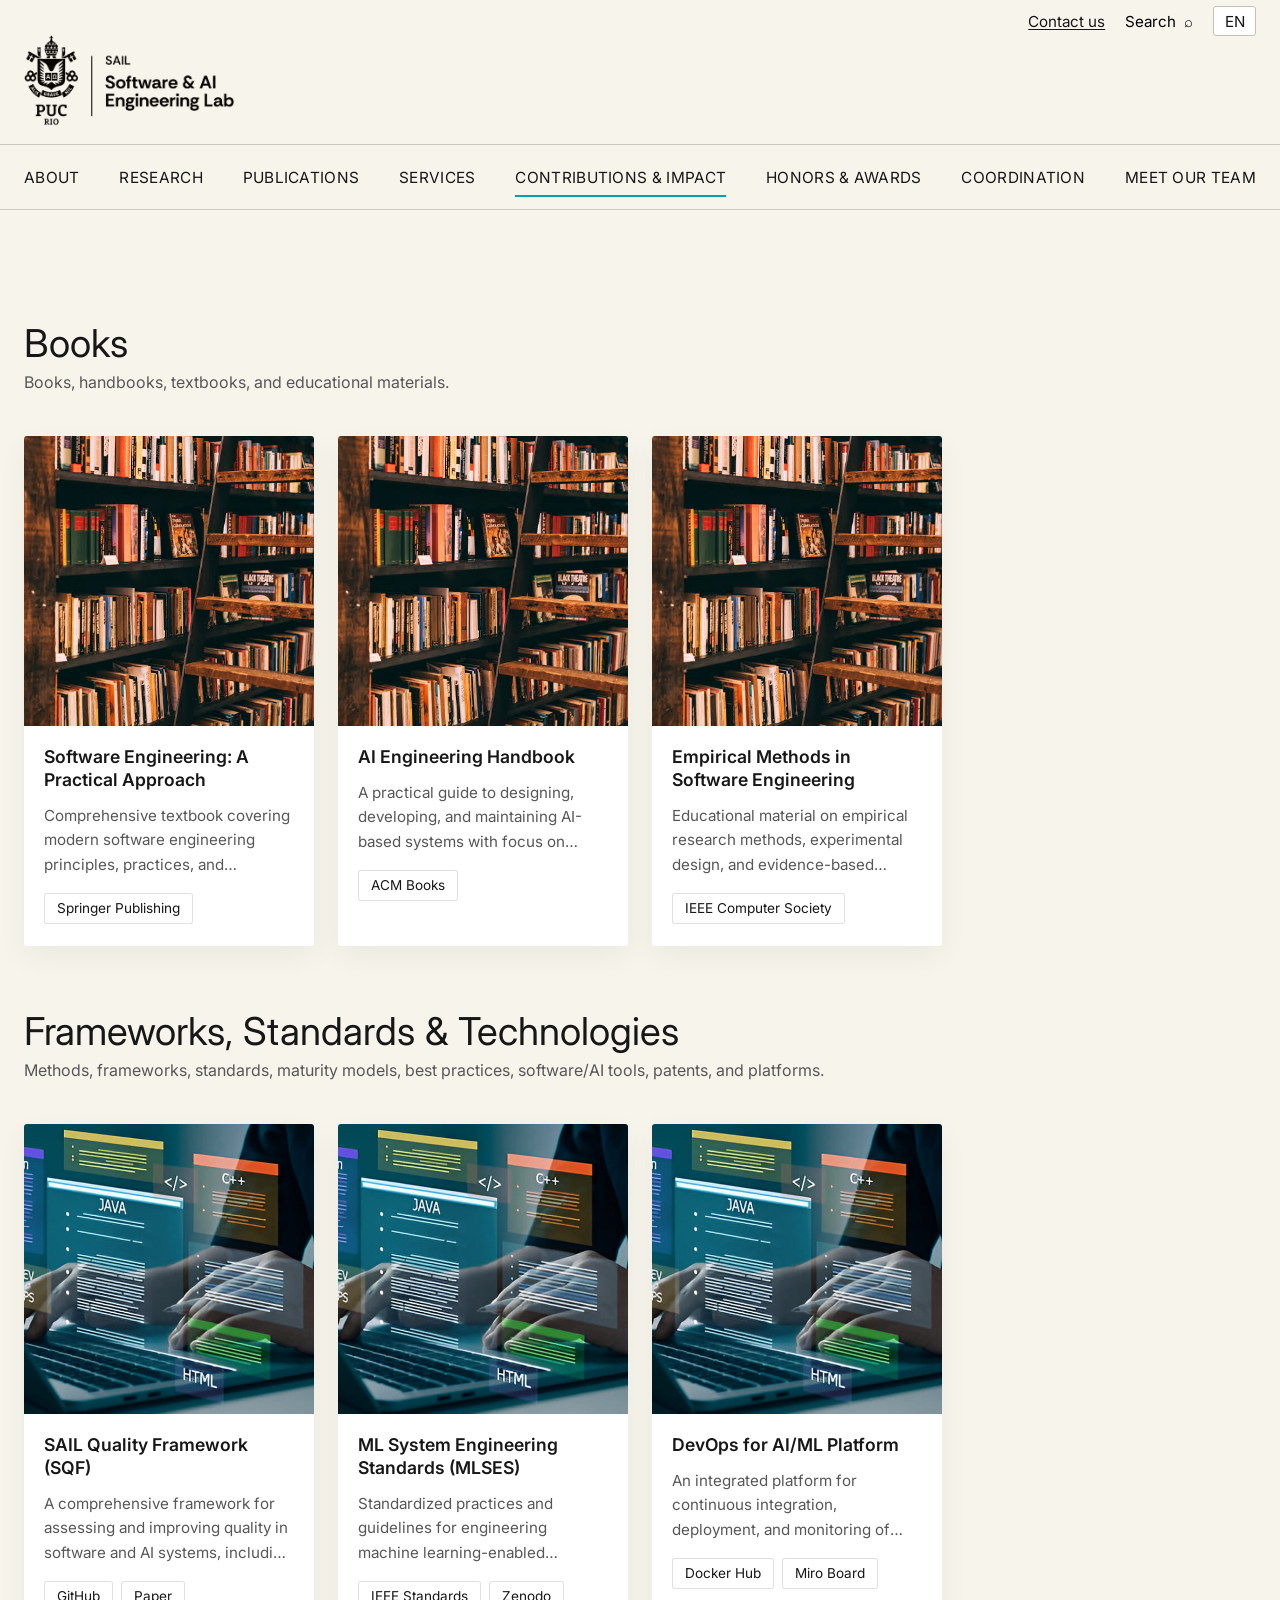
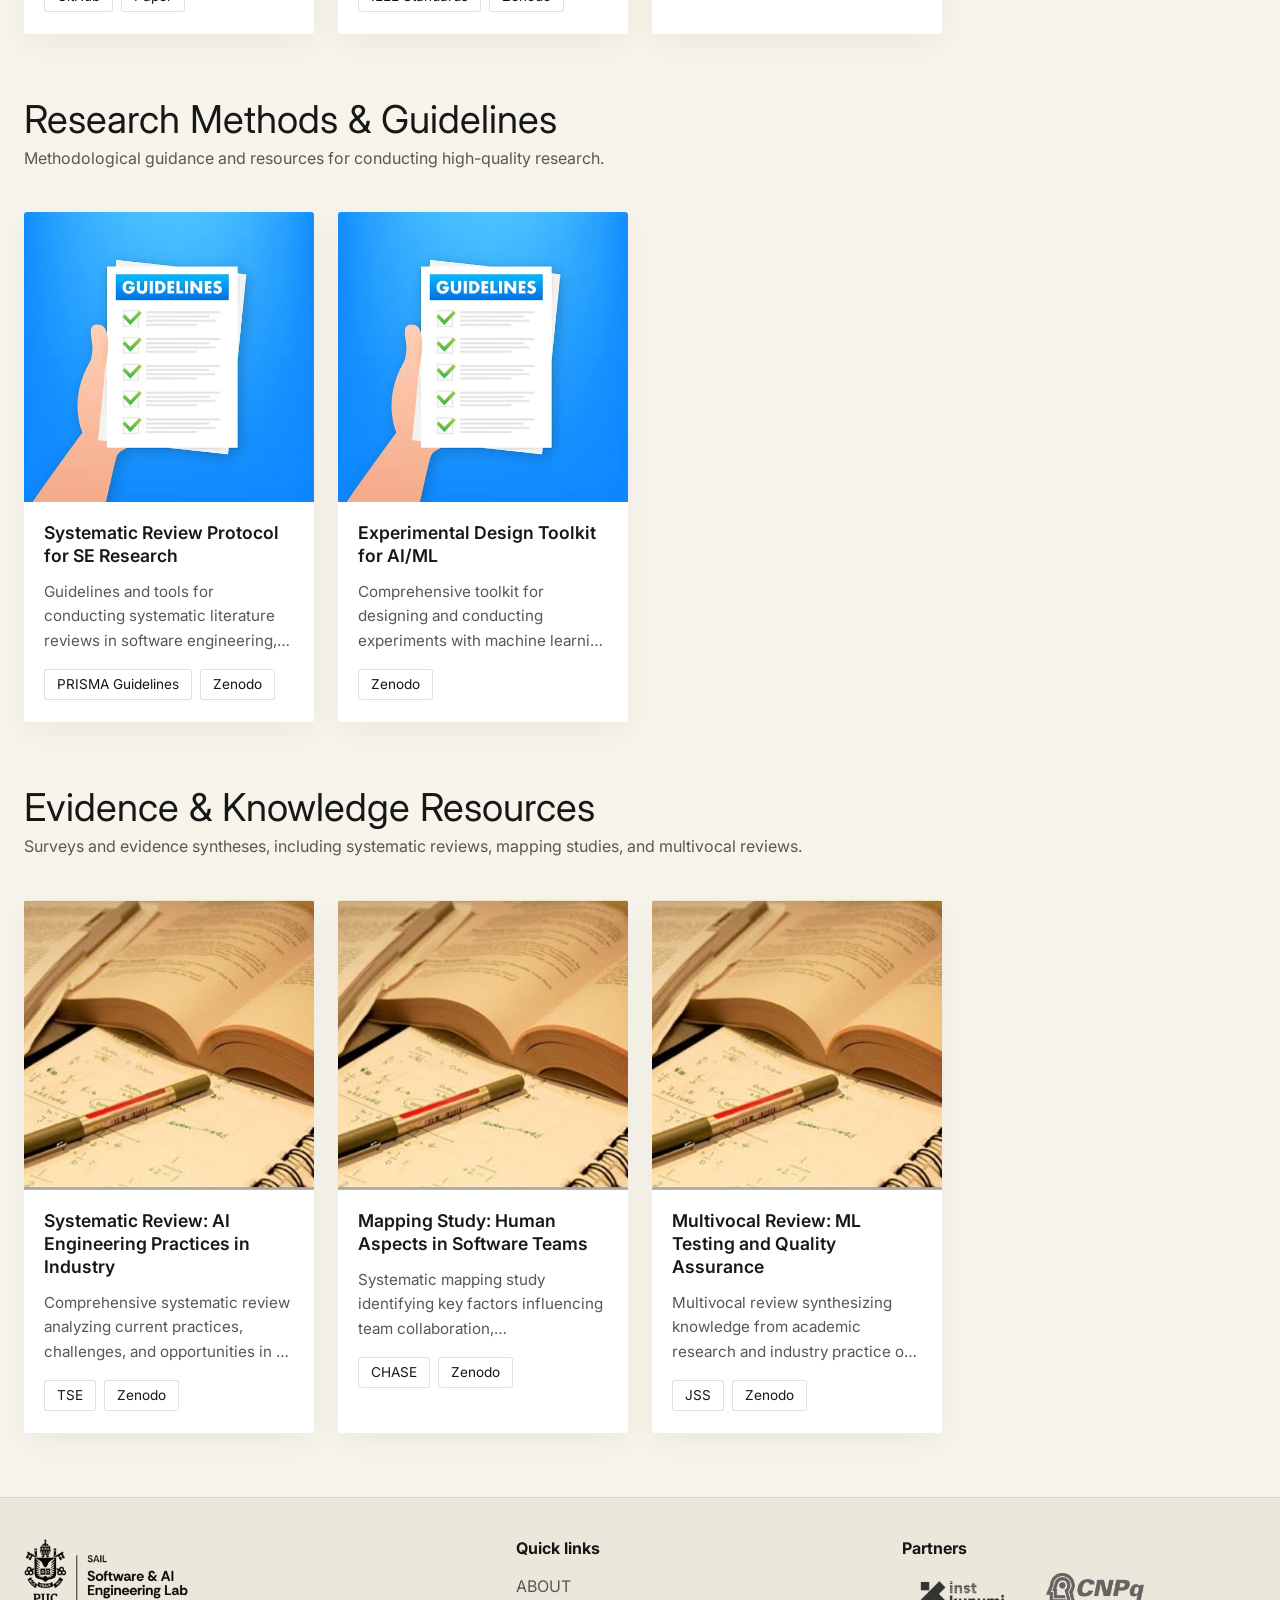
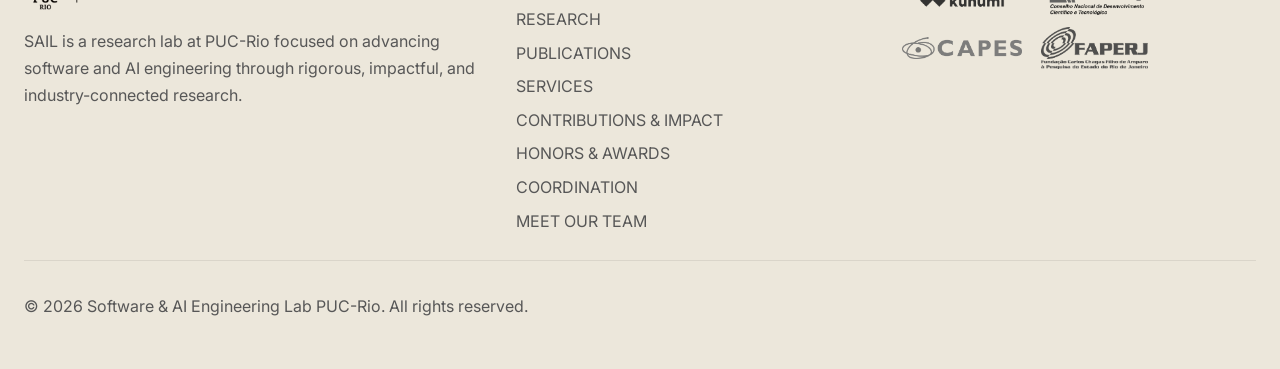
==== contributions.html @ ea14b455 "Add Contributions page" ====
<!DOCTYPE html>
<html lang="en">
<head>
  <meta charset="UTF-8" />
  <meta name="viewport" content="width=device-width, initial-scale=1.0" />
  <title>Contributions & Impact · SAIL PUC-Rio</title>
  <meta name="description" content="Contributions and impact of SAIL PUC-Rio." />
  <link rel="preconnect" href="https://fonts.googleapis.com">
  <link rel="preconnect" href="https://fonts.gstatic.com" crossorigin>
  <link href="https://fonts.googleapis.com/css2?family=Inter:wght@400;500;600;700;800&family=Lora:wght@400;500;600;700&display=swap" rel="stylesheet">
  <link rel="stylesheet" href="./css/styles.css" />
  <link rel="icon" type="image/x-icon" href="./images/favicon.ico">
</head>
<body data-page="contributions">
  <header class="site-header" id="top">
    <div class="utility-bar">
      <div class="container utility-bar__inner">
        <a class="utility-link" data-bind="topContactLabel" href="index.html#contact">Contact us</a>
        <button class="search-toggle" id="searchToggle" type="button" aria-expanded="false" aria-controls="searchBox">
          Search
          <span aria-hidden="true">⌕</span>
        </button>
        <div class="language-chip" id="languageChip">EN</div>
      </div>
      <div class="container search-box" id="searchBox" hidden>
        <input id="siteSearch" type="search" placeholder="Search contributions, categories, and resources..." aria-label="Search site content">
        <div id="searchResults" class="search-results"></div>
      </div>
    </div>

    <div class="container branding-row">
      <div class="brand-group">
        <a class="brand-logo-link" id="institutionLink" href="index.html#top" rel="noreferrer">
          <img id="institutionLogo" class="brand-logo brand-logo--institution" src="./images/Logo.png" alt="Institution logo" />
        </a>
      </div>
      <button class="menu-toggle" id="menuToggle" type="button" aria-expanded="false" aria-controls="mainNav">Menu</button>
    </div>

    <div class="nav-wrap">
      <div class="container">
        <nav class="main-nav" id="mainNav" aria-label="Main navigation"></nav>
      </div>
    </div>
  </header>

  <main>

    <section class="section-spacing">
      <div class="container" id="contributionGroups"></div>
    </section>

  </main>

  <footer class="site-footer">
    <div class="container footer-grid">
      <div>
        <img id="footerLogo" class="footer-logo" src="" alt="Footer logo" />
        <p class="footer-copy" id="footerDescription"></p>
      </div>
      <div>
        <h3 class="footer-heading">Quick links</h3>
        <div class="footer-links" id="footerLinks"></div>
      </div>
      <div>
        <h3 class="footer-heading">Partners</h3>
        <div class="partner-logos" id="partnerLogos"></div>
      </div>
    </div>
    <div class="container footer-bottom">
      <p id="footerCopyright"></p>
    </div>
  </footer>

  <template id="navLinkTemplate"><a class="main-nav__link"></a></template>

  <script src="./js/script.js" defer></script>
</body>
</html>
---- css/styles.css ----
:root {
  --page-bg: #f7f4ec;
  --surface: #ffffff;
  --surface-muted: #f3efe5;
  --text: #171717;
  --text-soft: #575757;
  --line: #c6c1b4;
  --accent: #00a2ac;
  --accent-dark: #007f87;
  --contact-bg: #9b9583;
  --shadow: 0 18px 50px rgba(0, 0, 0, 0.08);
  --radius: 3px;
  --radius-sm: 10px;
  --container: 1380px;
}

* { box-sizing: border-box; }
html { scroll-behavior: smooth; }
body {
  margin: 0;
  font-family: 'Inter', system-ui, -apple-system, BlinkMacSystemFont, 'Segoe UI', sans-serif;
  color: var(--text);
  background: var(--page-bg);
}
img { max-width: 100%; display: block; }
a { color: inherit; text-decoration: none; }
button, input { font: inherit; }
button { cursor: pointer; }

.container {
  width: min(calc(100% - 48px), var(--container));
  margin: 0 auto;
}

.section-spacing { padding: 3rem 0 4rem; }
.section-title {
  margin: 0 0 2rem;
  font-size: clamp(2rem, 3vw, 3rem);
  line-height: 1.1;
  font-weight: 400;
}
.eyebrow {
  margin: 0 0 0.5rem;
  text-transform: uppercase;
  letter-spacing: 0.12em;
  font-size: 0.85rem;
}
.card {
  border-radius: var(--radius);
  background: var(--surface);
  box-shadow: var(--shadow);
}
.card--soft {
  background: var(--surface);
  box-shadow: 0 10px 30px rgba(0,0,0,.05);
}
.rich-copy {
  font-family: 'Lora', Georgia, serif;
  font-size: 1.1rem;
  line-height: 1.85;
  color: var(--text);
}
.rich-copy ul {
  padding-left: 1.2rem;
  margin: 1rem 0;
}
.rich-copy li { margin-bottom: 0.45rem; }

.site-header {
  position: sticky;
  top: 0;
  z-index: 50;
  background: rgba(247, 244, 236, 0.96);
  backdrop-filter: blur(12px);
}

.utility-bar__inner {
  min-height: 42px;
  display: flex;
  justify-content: flex-end;
  align-items: center;
  gap: 0.75rem;
}
.utility-link, .search-toggle, .language-chip {
  font-size: 0.95rem;
}
.utility-link { text-decoration: underline; text-underline-offset: 2px; }
.search-toggle {
  border: 0;
  background: transparent;
  display: inline-flex;
  gap: 0.5rem;
  align-items: center;
  padding: 0.35rem 0.5rem;
}
.language-chip {
  min-width: 42px;
  text-align: center;
  border: 1px solid var(--line);
  border-radius: 3px;
  padding: 0.3rem 0.65rem;
  background: var(--surface);
}
.search-box {
  padding: 0 0 1rem;
}
.search-box input {
  width: 100%;
  border: 1px solid var(--line);
  border-radius: 3px;
  padding: 0.95rem 1.2rem;
  background: var(--surface);
}
.search-results {
  display: grid;
  gap: 0.5rem;
  margin-top: 0.75rem;
}
.search-result {
  padding: 0.8rem 1rem;
  border-radius: 3px;
  background: var(--surface);
  border: 1px solid #e8e2d4;
}

.branding-row {
  min-height: 102px;
  display: flex;
  align-items: center;
  justify-content: space-between;
  gap: 1rem;
}
.brand-group {
  display: flex;
  align-items: center;
  gap: 1rem;
}
.brand-logo {
  object-fit: contain;
  background: transparent;
}
.brand-logo--institution{
  margin-top: -24px;
  height: 95px;
  width: auto;
}
.brand-divider {
  width: 1px;
  height: 72px;
  background: var(--text);
  opacity: 0.2;
}
.menu-toggle {
  display: none;
  border: 1px solid var(--line);
  background: var(--surface);
  border-radius: 3px;
  padding: 0.75rem 1rem;
}
.nav-wrap {
  border-top: 1px solid rgba(0,0,0,.18);
  border-bottom: 1px solid rgba(0,0,0,.18);
}
.main-nav {
  min-height: 64px;
  display: flex;
  align-items: center;
  justify-content: space-between;
  gap: 1rem;
  overflow-x: auto;
}
.main-nav__link {
  position: relative;
  white-space: nowrap;
  font-size: 0.96rem;
  letter-spacing: 0.02em;
  padding: 0.4rem 0;
}
.main-nav__link::after {
  content: "";
  position: absolute;
  left: 0;
  bottom: -4px;
  width: 0;
  height: 2px;
  background: var(--accent);
  transition: width .25s ease;
}
.main-nav__link:hover::after,
.main-nav__link.is-active::after { width: 100%; }

.hero-slider {
  position: relative;
  overflow: hidden;
  border-radius: 3px;
  min-height: 680px;
  background: #ddd;
}
.hero-slides {
  display: flex;
  transition: transform .6s ease;
  height: 100%;
}
.hero-slide {
  position: relative;
  min-width: 100%;
  min-height: 680px;
}
.hero-slide__image {
  position: absolute;
  inset: 0;
  width: 100%;
  height: 100%;
  object-fit: cover;
}
.hero-slide__overlay {
  position: absolute;
  inset: 0;
  background: linear-gradient(to top, rgba(0,0,0,.50), rgba(0,0,0,.15));
}
.hero-slide__content {
  position: absolute;
  left: 50%;
  bottom: 4rem;
  transform: translateX(-50%);
  width: min(100% - 40px, 980px);
  color: #fff;
  text-align: center;
}
.hero-slide__title {
  font-size: clamp(2rem, 5vw, 4.2rem);
  line-height: 1;
  margin: 0 0 0.8rem;
  font-weight: 800;
}
.hero-slide__text {
  font-size: 1.15rem;
  max-width: 780px;
  margin: 0 auto;
}
.hero-dots {
  position: absolute;
  left: 50%;
  bottom: 1.35rem;
  transform: translateX(-50%);
  display: flex;
  gap: 0.55rem;
}
.hero-dot {
  width: 10px;
  height: 10px;
  border-radius: 999px;
  border: 0;
  background: rgba(255,255,255,.6);
  cursor: pointer;
  transition: background 0.3s ease;
}
.hero-dot:hover {
  background: rgba(255,255,255,.9);
}
.hero-dot.is-active { background: #fff; }

.hero-arrow {
  position: absolute;
  top: 50%;
  transform: translateY(-50%);
  width: 46px;
  height: 46px;
  border-radius: 999px;
  border: 1px solid var(--line);
  background: var(--surface);
  color: var(--text);
  cursor: pointer;
  display: flex;
  align-items: center;
  justify-content: center;
  transition: all 0.3s ease;
  z-index: 10;
}
.hero-arrow:hover {
  background: var(--accent);
  border-color: var(--accent);
  color: #fff;
  transform: translateY(-50%) scale(1.05);
}
.hero-arrow svg {
  display: block;
}
.hero-arrow--prev {
  left: 1rem;
}
.hero-arrow--next {
  right: 1rem;
}

.about-grid {
  display: grid;
  grid-template-columns: 1fr 1fr;
  gap: 2.5rem;
}

.coordination-grid {
  display: grid;
  grid-template-columns: 0.6fr 1.4fr;
  gap: 2.5rem;
}

.coordination-image {
  aspect-ratio: 4 / 4.4;
  overflow: hidden;
  background: #ddd;
  border-radius: 3px;
}

.coordination-image img {
  width: 100%;
  height: 100%;
  object-fit: cover;
}

.specialization-layout {
  display: grid;
  grid-template-columns: 330px 1fr;
  gap: 1.25rem;
  align-items: start;
}
.specialization-tabs {
  display: grid;
  gap: 0.7rem;
}
.specialization-tab {
  border: 0;
  background: var(--surface);
  color: var(--text);
  border-bottom: 4px solid var(--accent);
  border-radius: 3px;
  min-height: 76px;
  display: flex;
  align-items: center;
  justify-content: space-between;
  gap: 1rem;
  padding: 1.25rem 1.3rem;
  transition: transform .2s ease, background .2s ease, color .2s ease;
}
.specialization-tab:hover { transform: translateY(-2px); }
.specialization-tab.is-active {
  background: var(--accent);
  color: #fff;
}
.specialization-panel {
  min-height: 420px;
  padding: 2rem;
  display: grid;
  grid-template-columns: 1.4fr 1fr;
  gap: 2rem;
}
.specialization-panel__title {
  margin: 0 0 1rem;
  font-size: clamp(1.8rem, 3vw, 2.4rem);
}
.specialization-panel__text {
  color: var(--text-soft);
  line-height: 1.8;
  font-size: 1rem;
}
.specialization-panel__gallery {
  position: relative;
  min-height: 320px;
  border-radius: 3px;
  overflow: hidden;
}
.specialization-panel__gallery img {
  position: absolute;
  inset: 0;
  width: 100%;
  height: 100%;
  object-fit: cover;
  opacity: 0;
  transition: opacity .4s ease;
}
.specialization-panel__gallery img.is-visible { opacity: 1; }
.specialization-gallery-dots {
  display: flex;
  gap: 0.5rem;
  margin-top: 1rem;
}

.specialization-gallery-dot {
  width: 10px;
  height: 10px;
  border-radius: 999px;
  background: #b8dfe2;
  border: 0;
}
.specialization-gallery-dot.is-active { background: var(--accent); visibility: hidden; }

.services-grid {
  display: grid;
  grid-template-columns: repeat(3, 1fr);
  gap: 1.5rem;
}
.service-card {
  display: flex;
  flex-direction: column;
  gap: 1rem;
}
.service-card__image-wrap {
  border-radius: 3px;
  overflow: hidden;
  background: #ddd;
  aspect-ratio: 4 / 4.4;
}
.service-card__image {
  width: 100%;
  height: 100%;
  object-fit: cover;
  transition: transform .35s ease;
}
.service-card:hover .service-card__image { transform: scale(1.03); }
.service-card__title {
  margin: 0 0 0.55rem;
  font-size: 1.4rem;
}
.service-card__text {
  margin: 0;
  color: var(--text-soft);
  line-height: 1.7;
}

.section-heading-row {
  display: flex;
  justify-content: space-between;
  align-items: center;
  gap: 1rem;
  margin-bottom: 1.75rem;
}
.section-heading-row .section-title { margin-bottom: 0; }
.ghost-button {
  display: inline-flex;
  align-items: center;
  padding: 0.9rem 1.2rem;
  border-radius: 3px;
  border: 1px solid var(--text);
  background: transparent;
}
.ghost-button:hover {
  background: var(--text);
  color: #fff;
}
.content-slider-wrap {
  display: grid;
  grid-template-columns: auto 1fr auto;
  gap: 1rem;
  align-items: center;
}
.slider-arrow {
  width: 46px;
  height: 46px;
  border-radius: 999px;
  border: 1px solid var(--line);
  background: var(--surface);
}
.content-slider {
  display: grid;
  grid-auto-flow: column;
  grid-auto-columns: minmax(280px, 1fr);
  gap: 1.25rem;
  overflow-x: auto;
  scroll-snap-type: x mandatory;
  scrollbar-width: none;
  padding-bottom: 0.3rem;
}
.content-slider::-webkit-scrollbar { display: none; }
.content-card, .news-card {
  scroll-snap-align: start;
}
.content-card {
  min-height: 250px;
  border-radius: 3px;
  border: 1px solid #ddd6c8;
  background: var(--surface);
  box-shadow: 0 12px 28px rgba(0,0,0,.04);
  padding: 1.4rem;
  display: flex;
  flex-direction: column;
  justify-content: space-between;
}
.content-card__title {
  margin: 0 0 1rem;
  font-size: 1.18rem;
  line-height: 1.45;
}
.content-card__meta {
  margin: 0;
  color: var(--text-soft);
}
.content-card__venue {
  margin: 0.5rem 0 0;
  color: var(--accent);
  font-size: 0.95rem;
  font-weight: 500;
}
.content-card__icon {
  align-self: flex-end;
  font-size: 1.3rem;
  color: var(--accent);
}
.news-card {
  border-radius: 3px;
  overflow: hidden;
  background: var(--surface);
  box-shadow: 0 12px 28px rgba(0,0,0,.05);
}
.news-card__image-wrap {
  aspect-ratio: 1.5 / 1;
  overflow: hidden;
  background: #ddd;
}
.news-card__image {
  width: 100%;
  height: 100%;
  object-fit: cover;
  transition: transform .35s ease;
}
.news-card:hover .news-card__image { transform: scale(1.04); }
.news-card__content { padding: 1rem 1rem 1.25rem; }
.news-card__title {
  margin: 0 0 0.75rem;
  font-size: 1.1rem;
  line-height: 1.45;
}
.news-card__excerpt {
  margin: 0;
  color: var(--text-soft);
  line-height: 1.6;
}

.contact-band {
  background: var(--contact-bg);
  color: #fff;
  margin-top: 2rem;
}
.contact-band__inner {
  padding: 4rem 0;
  display: grid;
  grid-template-columns: 1fr 1fr;
  gap: 2rem;
}
.contact-title {
  margin: 0 0 1.5rem;
  font-size: clamp(2rem, 4vw, 3.4rem);
  line-height: 1.05;
}
.contact-cta {
  width: min(430px, 100%);
  min-height: 84px;
  display: flex;
  align-items: center;
  justify-content: space-between;
  gap: 1rem;
  border: 1px solid rgba(255,255,255,.75);
  padding: 1.2rem 1.4rem;
  border-radius: 3px;
  transition: background .2s ease, color .2s ease;
}
.contact-cta:hover {
  background: #fff;
  color: var(--contact-bg);
}
.contact-details {
  display: grid;
  gap: 1.5rem;
}
.contact-block h3 {
  margin: 0 0 0.7rem;
  font-size: 1.05rem;
}
.contact-block p,
.contact-block a {
  margin: 0;
  color: rgba(255,255,255,.92);
  line-height: 1.7;
}
.contact-links {
  display: flex;
  flex-wrap: wrap;
  gap: 0.8rem;
}
.contact-link {
  display: inline-flex;
  align-items: center;
  gap: 0.5rem;
  padding: 0.55rem 0.85rem;
  border: 1px solid rgba(255,255,255,.4);
  border-radius: 3px;
  font-size: 1rem;
  line-height: 1;
}
.contact-link-icon {
  width: 1.4em;
  height: 1.4em;
  display: block;
}

.site-footer {
  background: #ece7db;
  border-top: 1px solid rgba(0,0,0,.08);
}
.footer-grid {
  padding: 2.5rem 0 1.6rem;
  display: grid;
  grid-template-columns: 1.3fr 1fr 1fr;
  gap: 2rem;
}
.footer-logo {
  max-width: 170px;
  margin-bottom: 1rem;
}
.footer-copy,
.footer-links a,
.footer-bottom p {
  color: var(--text-soft);
  line-height: 1.7;
}
.footer-heading {
  margin: 0 0 0.9rem;
  font-size: 1rem;
}
.footer-links {
  display: grid;
  gap: 0.4rem;
}
.partner-logos {
  display: flex;
  flex-wrap: wrap;
  gap: 0.8rem;
}
.partner-logos img {
  height: 42px;
  width: 120px;
  object-fit: contain;
  filter: grayscale(1);
  opacity: .9;
}
.footer-bottom {
  padding: 1rem 0 2rem;
  border-top: 1px solid rgba(0,0,0,.08);
}

.hidden { display: none !important; }

/* Loading spinner animation */
@keyframes spin {
  from { transform: rotate(0deg); }
  to { transform: rotate(360deg); }
}

.loading-spinner {
  display: flex;
  align-items: center;
  justify-content: center;
  min-height: 400px;
  color: var(--text-soft);
  font-size: 1rem;
}

.spinner-icon {
  display: inline-block;
  width: 32px;
  height: 32px;
  border: 3px solid var(--line);
  border-top-color: var(--accent);
  border-radius: 50%;
  animation: spin 1s linear infinite;
  margin-right: 0.75rem;
}

.spinner-text {
  display: flex;
  align-items: center;
  gap: 0.75rem;
}

@media (max-width: 1120px) {
  .services-grid { grid-template-columns: repeat(2, 1fr); }
  .specialization-layout,
  .specialization-panel,
  .contact-band__inner,
  .footer-grid,
  .about-grid {
    grid-template-columns: 1fr;
  }
}

@media (max-width: 820px) {
  .menu-toggle { display: inline-flex; }
  .main-nav {
    display: none;
    flex-direction: column;
    align-items: flex-start;
    justify-content: flex-start;
    padding: 1rem 0;
  }
  .main-nav.is-open { display: flex; }
  .branding-row { min-height: 88px; }
  .hero-slider,
  .hero-slide { min-height: 520px; }
  .hero-slide__content { bottom: 3.5rem; }
  .content-slider-wrap {
    grid-template-columns: 1fr;
  }
  .slider-arrow { display: none; }
}

@media (max-width: 640px) {
  .section-spacing { padding: 2rem 0 2.8rem; }
  .utility-bar__inner { gap: 0.45rem; }
  .utility-link { display: none; }
  .brand-group { gap: 0.75rem; }
  .brand-logo--institution, .brand-logo--site { height: 56px; }
  .brand-divider { height: 52px; }
  .services-grid { grid-template-columns: 1fr; }
  .coordination-grid { grid-template-columns: 1fr; }
  .hero-slider,
  .hero-slide { min-height: 430px; }
  .hero-slide__text { font-size: 1rem; }
}



.hidden { display: none !important; }
.empty-state {
  padding: 1rem 1.25rem;
  color: var(--text-soft);
}

.page-hero__grid {
  display: grid;
  grid-template-columns: 1.1fr 0.9fr;
  gap: 2rem;
  overflow: hidden;
}
.page-hero__content {
  display: flex;
  flex-direction: column;
  justify-content: center;
}
.page-hero__media img {
  width: 100%;
  height: 100%;
  min-height: 320px;
  object-fit: cover;
}
.page-title {
  margin: 0;
  font-size: clamp(2.5rem, 4vw, 4.5rem);
  line-height: 1;
  font-weight: 700;
}
.page-intro {
  margin: 1.2rem 0 0;
  color: var(--text-soft);
  font-size: 1.05rem;
  line-height: 1.8;
}

.team-group + .team-group {
  margin-top: 4rem;
}
.team-group__description {
  margin: -1rem 0 0;
  color: var(--text-soft);
  max-width: 70ch;
}
.team-grid {
  display: grid;  
  grid-template-columns: repeat(4, minmax(0, 1fr)); /* number of items per page in 'meet our team' */
  gap: 1.5rem;
  margin-top: 1.75rem;
}
.team-card {
  overflow: hidden;
}
.team-card__media img {
  width: 100%;
  aspect-ratio: 1 / 1;
  object-fit: cover;
}
.team-card__body {
  padding: 1.25rem 1.25rem 1.4rem;
}
.team-card__name {
  margin: 0;
  font-size: 1.2rem;
}
.team-card__role {
  margin: 0.45rem 0 0;
  color: var(--accent-dark);
  font-weight: 600;
}
.team-card__bio {
  margin: 0.85rem 0 0;
  color: var(--text-soft);
  line-height: 1.7;
  font-size: 0.98rem;
}
.team-card__meta {
  margin-top: 1rem;
}
.team-card__meta a {
  text-decoration: underline;
  text-underline-offset: 0.15em;
}
.team-card__links {
  display: flex;
  flex-wrap: wrap;
  gap: 0.65rem;
  margin-top: 1rem;
}
.team-card__link {
  border: 1px solid rgba(0,0,0,.12);
  border-radius: 3px;
  padding: 0.45rem 0.8rem;
  background: #fff;
  transition: .2s ease;
}
.team-card__link:hover {
  transform: translateY(-1px);
  border-color: var(--accent);
}

/* Former Students List Styling */
.former-students-list {
  list-style: none;
  padding: 0;
  margin: 1.75rem 0 0;
}
.former-student-item {
  display: flex;
  align-items: center;
  gap: 1.5rem;
  padding: 0.85rem 0;
  border-bottom: 1px solid var(--line);
}
.former-student-item:last-child {
  border-bottom: none;
}
.former-student-name {
  font-weight: 600;
  min-width: 200px;
  color: var(--text);
}
.former-student-links {
  display: flex;
  gap: 0.75rem;
}
.former-student-link {
  border: 1px solid rgba(0,0,0,.12);
  border-radius: 3px;
  padding: 0.4rem 0.75rem;
  background: #fff;
  font-size: 0.9rem;
  transition: .2s ease;
}
.former-student-link:hover {
  transform: translateY(-1px);
  border-color: var(--accent);
}

.page-cta {
  display: flex;
  align-items: center;
  justify-content: space-between;
  gap: 1.5rem;
  padding: 2rem;
}

.publications-toolbar {
  display: flex;
  align-items: center;
  justify-content: space-between;
  gap: 1rem;
  padding: 1rem;
}
.publication-search {
  width: min(100%, 560px);
  border: 1px solid var(--line);
  border-radius: 999px;
  padding: 0.95rem 1.1rem;
  background: #fff;
}
.publication-toolbar-note {
  color: var(--text-soft);
  font-size: 0.95rem;
}
.publication-year + .publication-year {
  margin-top: 2.5rem;
}
.publication-year__title {
  margin: 0 0 1rem;
  font-size: 2rem;
  font-weight: 500;
}
.publication-list {
  display: grid;
  gap: 1rem;
}
.publication-item {
  padding: 1.35rem 1.4rem;
}
.publication-item__title {
  margin: 0;
  font-size: 1.15rem;
  line-height: 1.45;
}
.publication-item__authors,
.publication-item__venue {
  margin: 0.7rem 0 0;
  color: var(--text-soft);
  line-height: 1.65;
}
.publication-item__actions {
  margin-top: 1rem;
}
.bibbase-shell {
  background: rgba(247, 244, 236, 0.96) !important;
  box-shadow: none !important;
}

#publicationsHero{
  padding-bottom: 1rem !important;
}

/* Contribution Cards & Grid */
.contribution-group {
  margin-top: 4rem;
}

.contribution-group__header {
  margin-bottom: 0;
}

.contribution-group__description {
  margin-top: 0.5rem;
  color: var(--text-soft);
  font-size: 1rem;
}

.contribution-grid {
  display: grid;  
  grid-template-columns: repeat(4, minmax(0, 1fr));
  gap: 1.5rem;
  margin-top: 1.75rem;
}

.contribution-card {
  overflow: hidden;
}

.contribution-card__media {
  width: 100%;
  aspect-ratio: 1 / 1;
}

.contribution-card__media img {
  width: 100%;
  height: 100%;
  object-fit: cover;
}

.contribution-card__body {
  padding: 1.25rem 1.25rem 1.4rem;
}

.contribution-card__title {
  margin: 0;
  font-size: 1.1rem;
  font-weight: 600;
  line-height: 1.3;
}

.contribution-card__description {
  margin: 0.75rem 0 0;
  color: var(--text-soft);
  line-height: 1.6;
  font-size: 0.95rem;
  display: -webkit-box;
  -webkit-line-clamp: 3;
  -webkit-box-orient: vertical;
  overflow: hidden;
}

.contribution-card__tags {
  display: flex;
  flex-wrap: wrap;
  gap: 0.5rem;
  margin-top: 1rem;
}

.contribution-card__tag {
  border: 1px solid rgba(0,0,0,.12);
  border-radius: 3px;
  padding: 0.4rem 0.75rem;
  background: #fff;
  font-size: 0.85rem;
  transition: .2s ease;
  text-decoration: none;
  color: inherit;
  display: inline-block;
}

.contribution-card__tag:hover {
  transform: translateY(-1px);
  border-color: var(--accent);
}

@media (max-width: 980px) {
  .page-hero__grid,
  .team-grid,
  .contribution-grid {
    grid-template-columns: 1fr;
    
  }

  .page-hero__content {
    padding: 2rem;
  }

  .page-cta,
  .publications-toolbar {
    flex-direction: column;
    align-items: flex-start;
  }

  .publication-search {
    width: 100%;
  }
}

@media (max-width: 640px) {
  .team-card__body,
  .contribution-card__body,
  .publication-item,
  .page-hero__content {
    padding-left: 1rem;
    padding-right: 1rem;
  }

  .page-title {
    font-size: 2.25rem;
  }
}
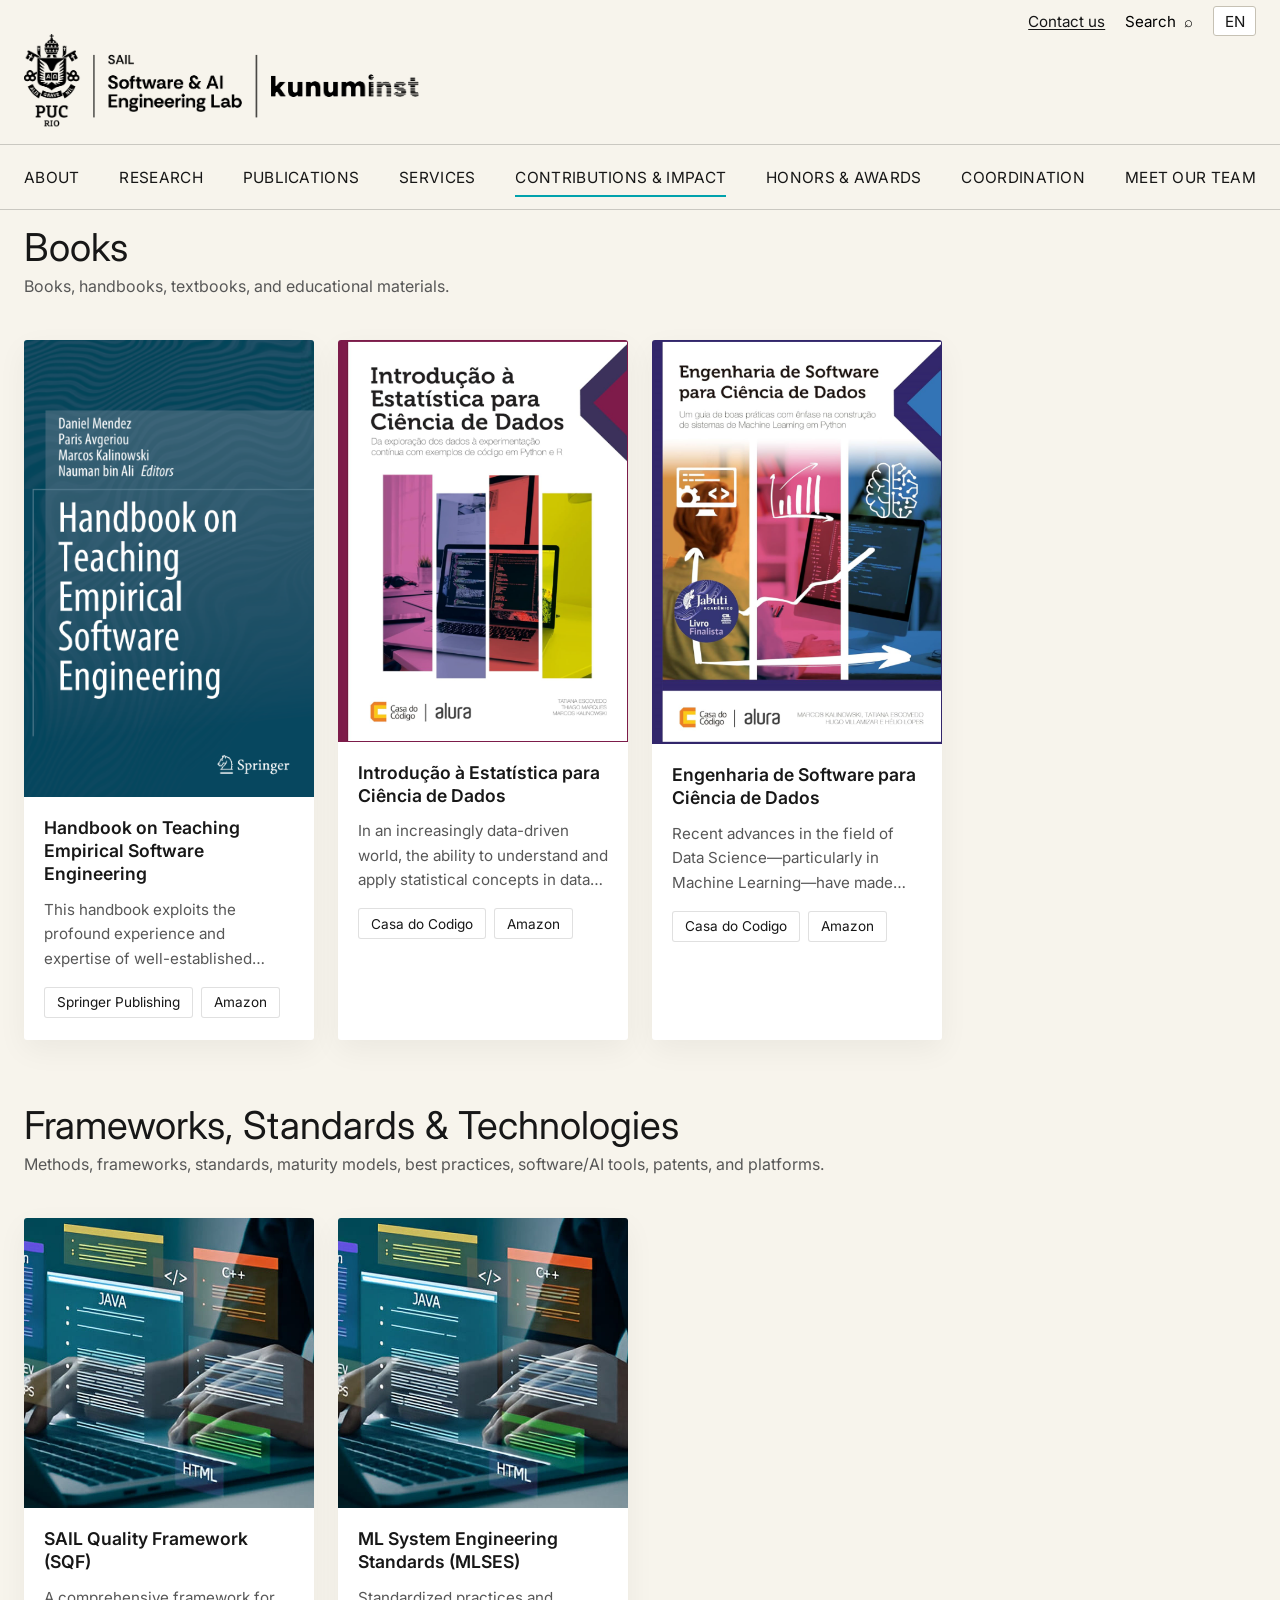
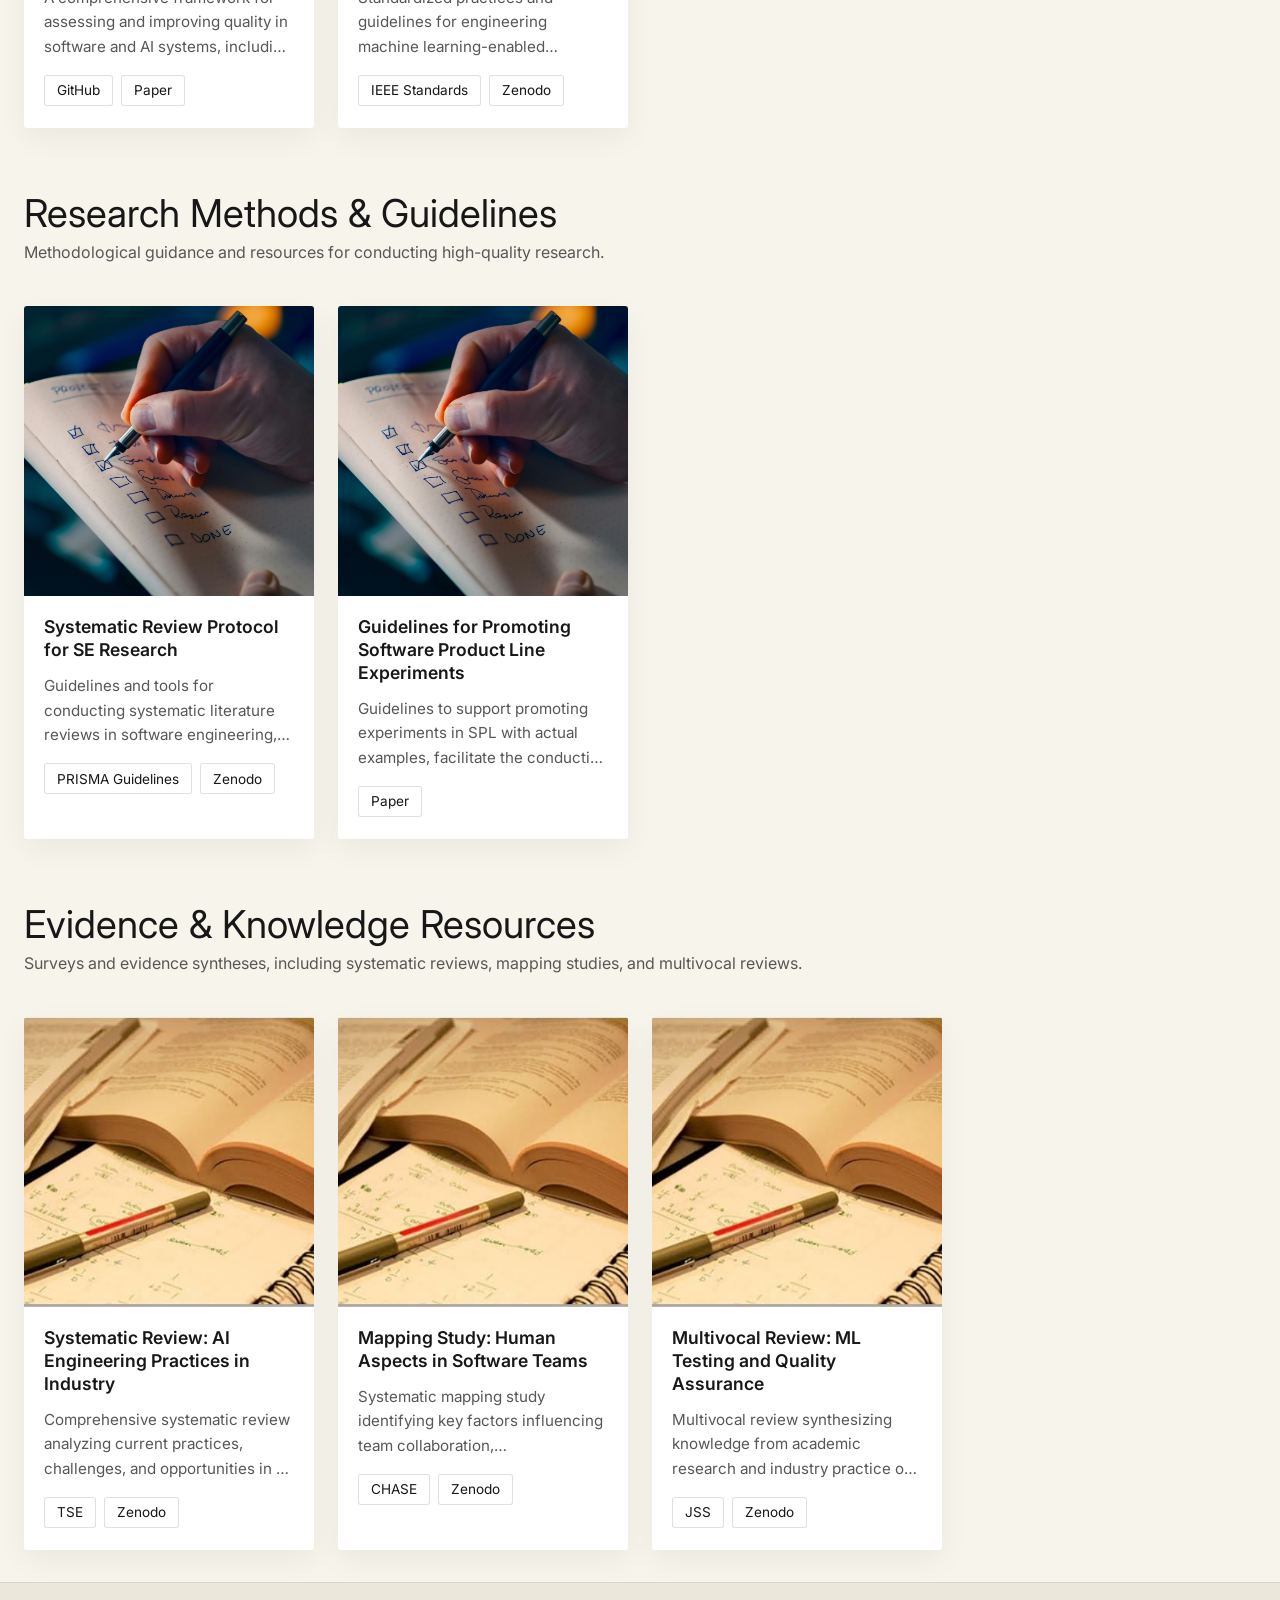
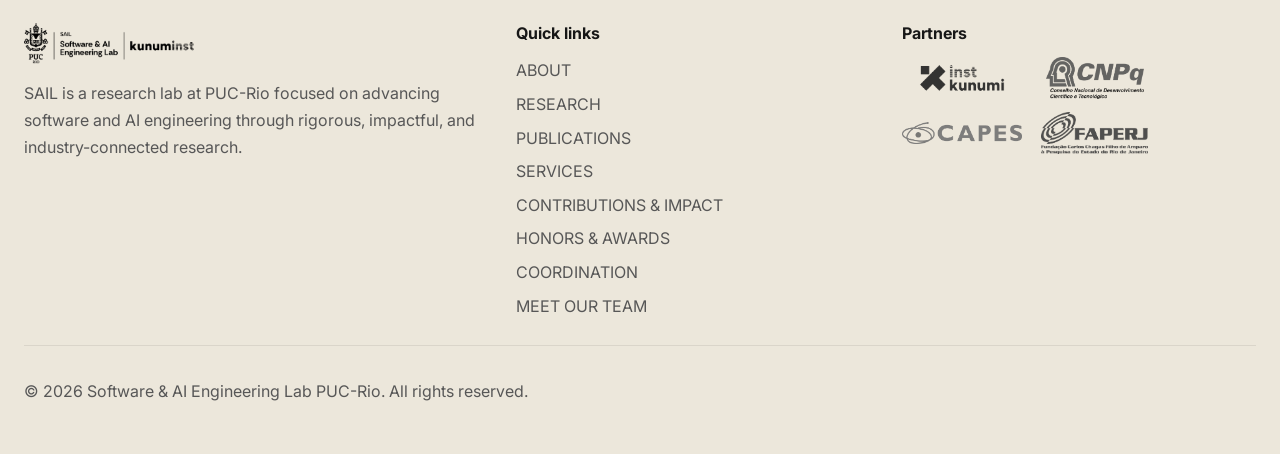
==== commit 43b84d44: "SP: before removing guidlines from contributions" ====
--- a/contributions.html
+++ b/contributions.html
@@ -8,7 +8,7 @@
   <link rel="preconnect" href="https://fonts.googleapis.com">
   <link rel="preconnect" href="https://fonts.gstatic.com" crossorigin>
   <link href="https://fonts.googleapis.com/css2?family=Inter:wght@400;500;600;700;800&family=Lora:wght@400;500;600;700&display=swap" rel="stylesheet">
-  <link rel="stylesheet" href="./css/styles.css" />
+  <link rel="stylesheet" href="main.css" />
   <link rel="icon" type="image/x-icon" href="./images/favicon.ico">
 </head>
 <body data-page="contributions">
--- a/main.css
+++ b/main.css
@@ -0,0 +1,18 @@
+/* 1. Global foundation & variables */
+@import 'css/styles.css';
+
+/* 2. Layout Sections & Pages */
+@import 'css/hero_section_component.css';
+@import 'css/services_and_specialization.css';
+@import 'css/team_component.css';
+@import 'css/content_component.css';
+@import 'css/contributions_component.css';
+@import 'css/contributions_and_impact_component.css';
+
+/* 3. Specific Pages & Cards */
+@import 'css/publications_page.css';
+@import 'css/honors_awards_page.css';
+@import 'css/news_card_component.css';
+
+/* 4. Footer */
+@import 'css/footer_component.css';
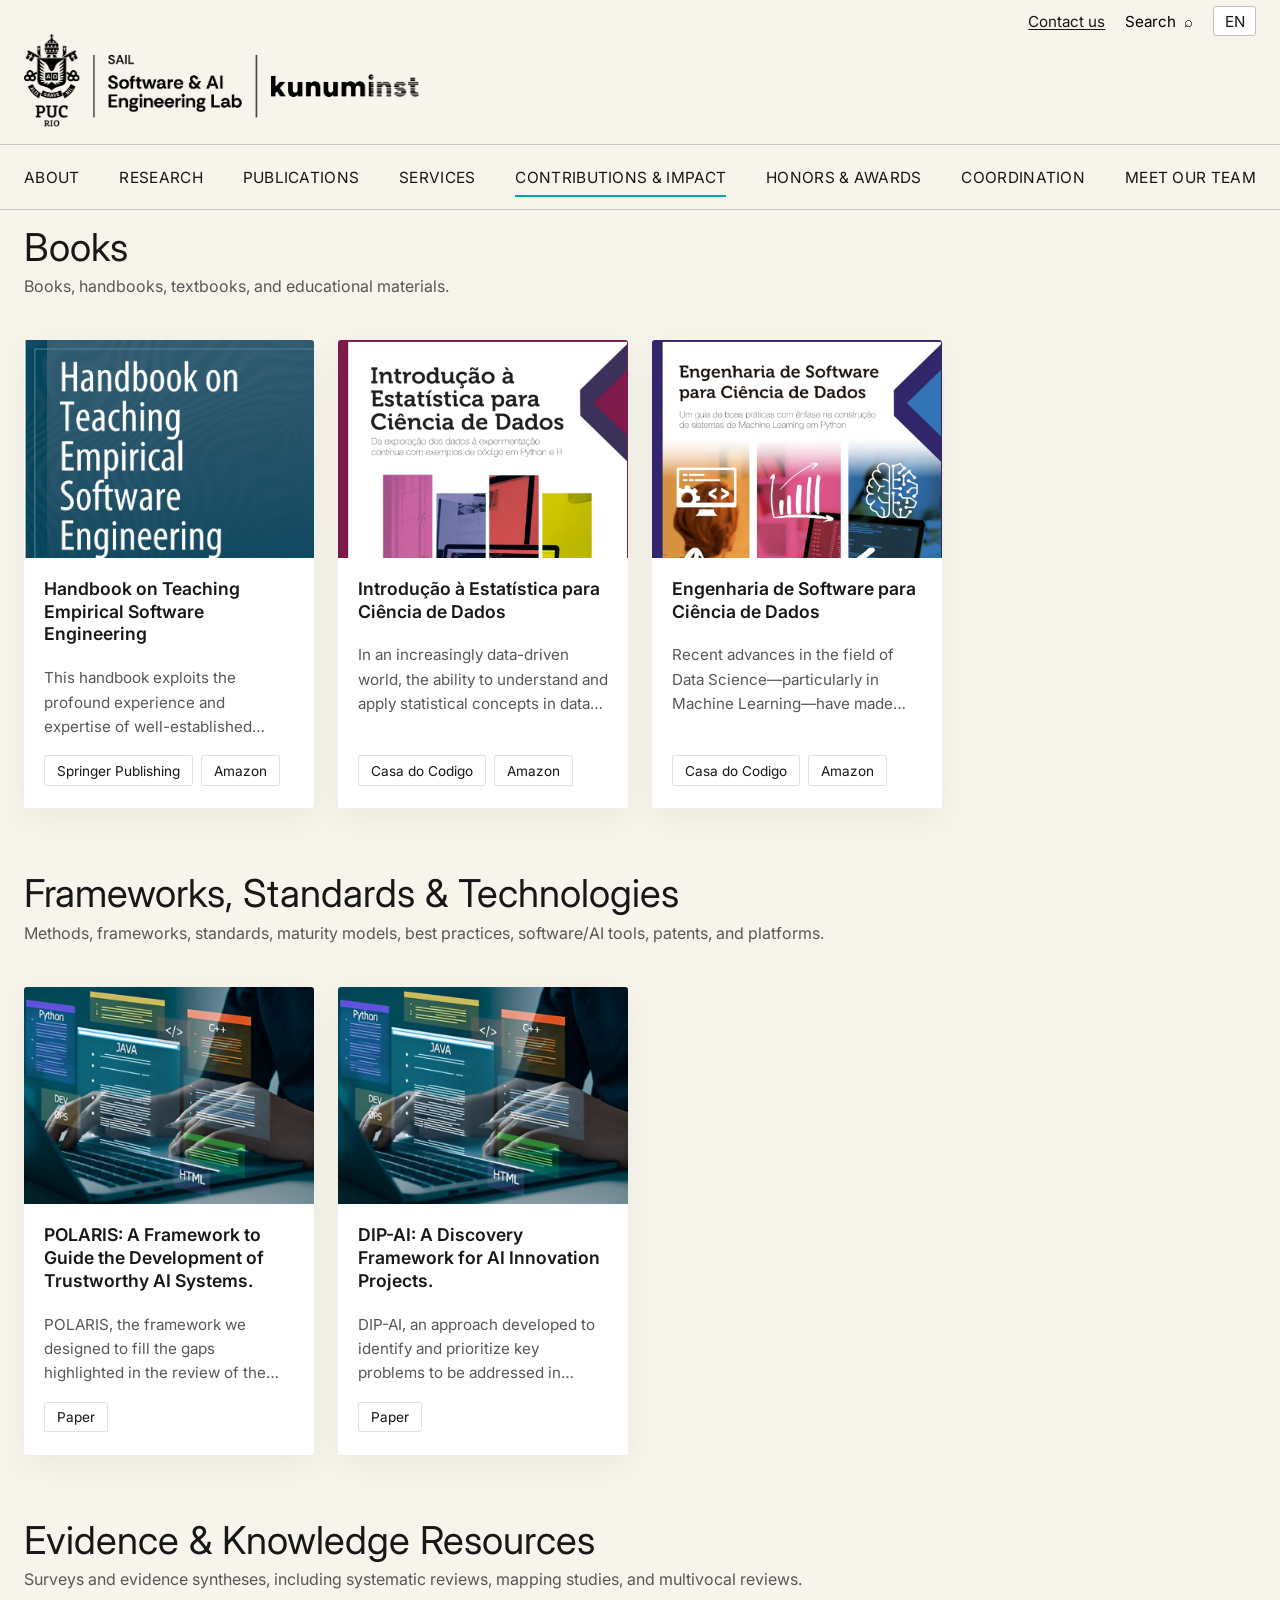
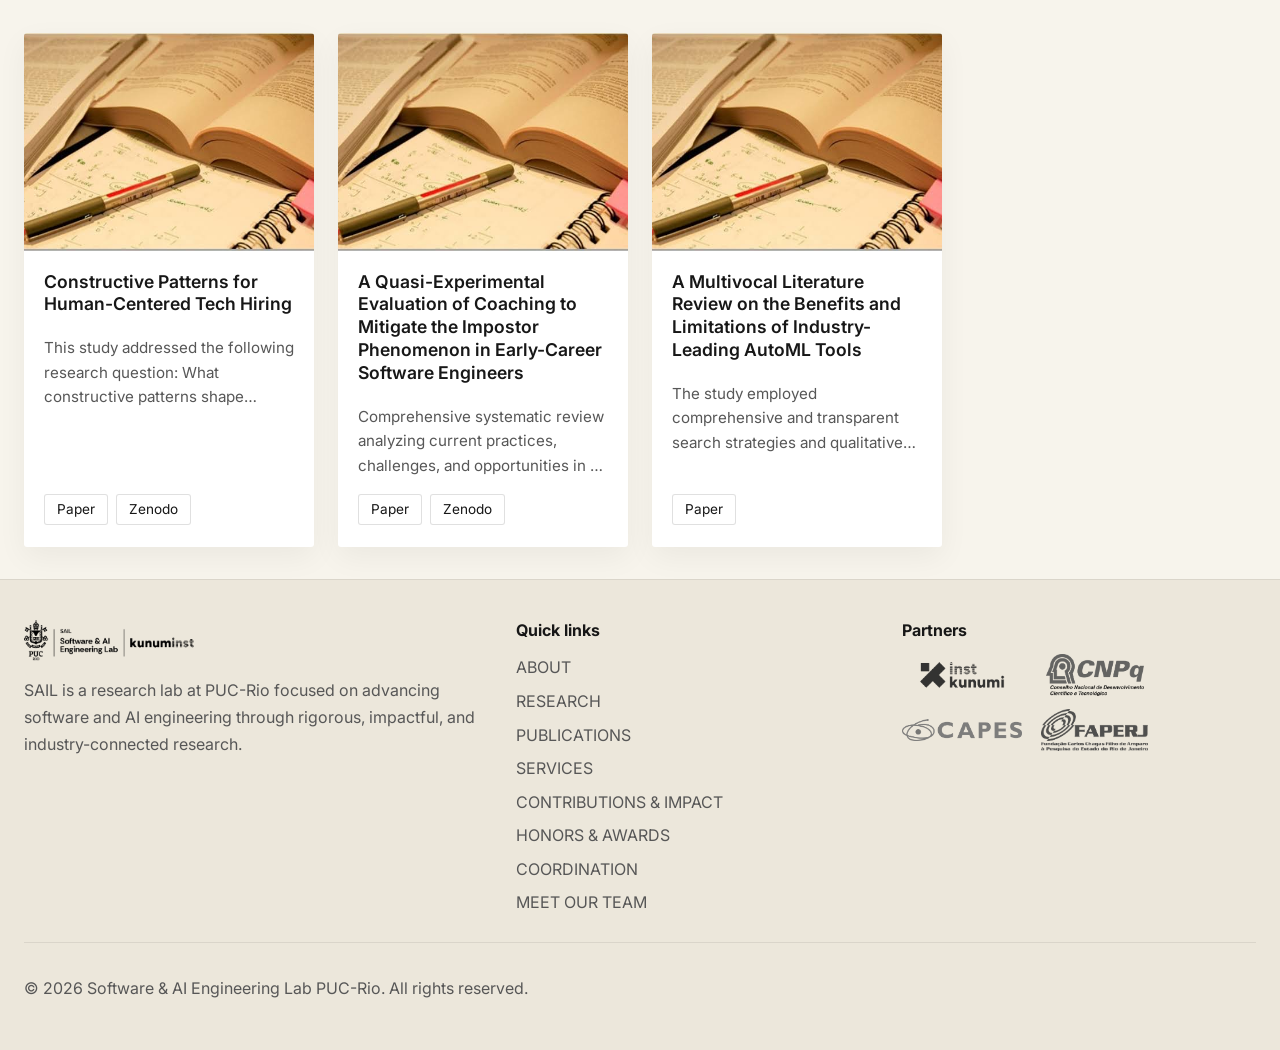
==== commit ee7eddfe: "adding initial implement of services page" ====
--- a/contributions.html
+++ b/contributions.html
@@ -8,7 +8,7 @@
   <link rel="preconnect" href="https://fonts.googleapis.com">
   <link rel="preconnect" href="https://fonts.gstatic.com" crossorigin>
   <link href="https://fonts.googleapis.com/css2?family=Inter:wght@400;500;600;700;800&family=Lora:wght@400;500;600;700&display=swap" rel="stylesheet">
-  <link rel="stylesheet" href="main.css" />
+  <link rel="stylesheet" href="css/main.css" />
   <link rel="icon" type="image/x-icon" href="./images/favicon.ico">
 </head>
 <body data-page="contributions">
--- a/css/main.css
+++ b/css/main.css
@@ -0,0 +1,18 @@
+/* 1. Global foundation & variables */
+@import 'styles.css';
+
+/* 2. Layout Sections & Pages */
+@import 'hero_section_component.css';
+@import 'services_and_specialization.css';
+@import 'team_component.css';
+@import 'content_component.css';
+@import 'contributions_page.css';
+@import 'contributions_and_impact_component.css';
+
+/* 3. Specific Pages & Cards */
+@import 'publications_page.css';
+@import 'honors_awards_page.css';
+@import 'news_card_component.css';
+
+/* 4. Footer */
+@import 'footer_component.css';
